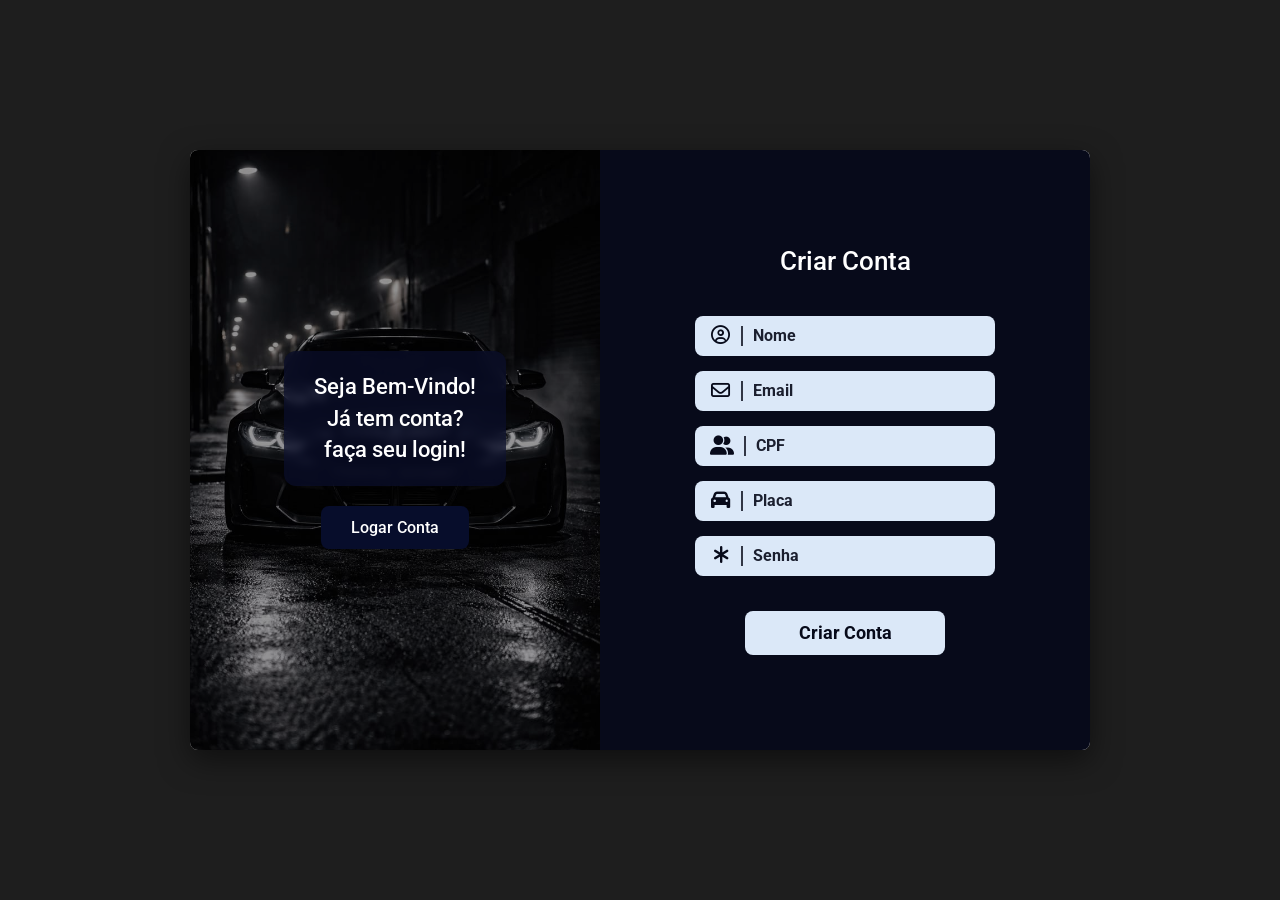
==== frontend/Page/cadastrarConta.html @ d3957576 "cadastro página cadastro" ====
<!DOCTYPE html>
<html lang="pt-BR">
<head>
    <meta charset="UTF-8">
    <meta name="viewport" content="width=device-width, initial-scale=1.0">
    <title>Tela de Login / Cadastro</title>
    <link href="https://fonts.googleapis.com/css2?family=Roboto:wght@400;500;700&display=swap" rel="stylesheet">
    <link rel="stylesheet" href="https://cdnjs.cloudflare.com/ajax/libs/font-awesome/6.4.0/css/all.min.css">
    
    <style>
        * {
            margin: 0;
            padding: 0;
            box-sizing: border-box;
            font-family: 'Roboto', sans-serif;
        }

        body {
            background-color: #1e1e1e; /* Cor de fundo externa caso a tela seja maior */
            display: flex;
            justify-content: center;
            align-items: center;
            min-height: 100vh;
        }

        .container {
            display: flex;
            width: 100%;
            max-width: 900px;
            height: 600px;
            background-color: #fff;
            box-shadow: 0 10px 30px rgba(0,0,0,0.5);
            border-radius: 8px; /* Opcional, para deixar as bordas arredondadas */
            overflow: hidden;
        }

        /* --- LADO ESQUERDO (IMAGEM E LOGIN) --- */
        .left-panel {
            flex: 1;
            background-image: url('/Img/image.png'); /* Imagem de placeholder */
            background-size: cover;
            background-position: center;
            display: flex;
            flex-direction: column;
            justify-content: center;
            align-items: center;
            position: relative;
        }

        /* Sobreposição escura na imagem para dar contraste */
        .left-panel::before {
            content: '';
            position: absolute;
            top: 0; left: 0; right: 0; bottom: 0;
            background: rgba(0, 0, 0, 0.4);
            z-index: 1;
        }

        .welcome-box {
            background-color: rgba(10, 15, 45, 0.7); /* Azul escuro translúcido */
            backdrop-filter: blur(4px);
            padding: 20px 30px;
            border-radius: 12px;
            text-align: center;
            color: #ffffff;
            z-index: 2;
            margin-bottom: 20px;
        }

        .welcome-box h2 {
            font-size: 1.4rem;
            font-weight: 500;
            line-height: 1.4;
        }

        .login-btn {
            background-color: #070d2b;
            color: #ffffff;
            border: none;
            padding: 12px 30px;
            font-size: 1rem;
            font-weight: 500;
            border-radius: 8px;
            cursor: pointer;
            z-index: 2;
            transition: background 0.3s ease;
        }

        .login-btn:hover {
            background-color: #0a1440;
        }

        /* --- LADO DIREITO (FORMULÁRIO) --- */
        .right-panel {
            flex: 1;
            background-color: #070a1a; /* Azul bem escuro */
            display: flex;
            flex-direction: column;
            justify-content: center;
            align-items: center;
            padding: 40px;
        }

        .right-panel h1 {
            color: #ffffff;
            font-size: 1.6rem;
            margin-bottom: 40px;
            font-weight: 500;
        }

        .form-container {
            width: 100%;
            max-width: 300px;
            display: flex;
            flex-direction: column;
            gap: 15px;
        }

        .input-group {
            display: flex;
            align-items: center;
            background-color: #dbe8f8; /* Azul claro */
            border-radius: 8px;
            padding: 10px 15px;
        }

        .input-group i {
            color: #070a1a;
            font-size: 1.2rem;
            width: 25px; /* Para alinhar os ícones */
            text-align: center;
        }

        .divider {
            width: 2px;
            height: 20px;
            background-color: #070a1a;
            margin: 0 10px;
            opacity: 0.8;
        }

        .input-group input {
            border: none;
            background: transparent;
            outline: none;
            width: 100%;
            color: #070a1a;
            font-size: 1rem;
            font-weight: 700; /* Texto digitado mais forte */
        }

        .input-group input::placeholder {
            color: #070a1a;
            font-weight: 700;
            opacity: 0.9;
        }

        .submit-btn {
            background-color: #dbe8f8; /* Mesmo azul claro dos inputs */
            color: #070a1a;
            border: none;
            padding: 12px;
            font-size: 1.1rem;
            font-weight: 700;
            border-radius: 8px;
            cursor: pointer;
            margin-top: 20px;
            transition: opacity 0.3s ease;
            width: 200px;
            align-self: center;
        }

        .submit-btn:hover {
            opacity: 0.9;
        }

        /* --- RESPONSIVIDADE --- */
        @media (max-width: 768px) {
            .container {
                flex-direction: column;
                height: auto;
                max-width: 100%;
                border-radius: 0;
            }
            .left-panel, .right-panel {
                padding: 40px 20px;
                min-height: 400px;
            }
        }
    </style>
</head>
<body>

    <div class="container">
        <div class="left-panel">
            <div class="welcome-box">
                <h2>Seja Bem-Vindo!<br>Já tem conta?<br>faça seu login!</h2>
            </div>
            <button class="login-btn">Logar Conta</button>
        </div>

        <div class="right-panel">
            <h1>Criar Conta</h1>
            
            <form class="form-container">
                <div class="input-group">
                    <i class="fa-regular fa-user-circle"></i>
                    <div class="divider"></div>
                    <input type="text" placeholder="Nome">
                </div>

                <div class="input-group">
                    <i class="fa-regular fa-envelope"></i>
                    <div class="divider"></div>
                    <input type="email" placeholder="Email">
                </div>

                <div class="input-group">
                    <i class="fa-solid fa-user-group"></i>
                    <div class="divider"></div>
                    <input type="text" placeholder="CPF">
                </div>

                <div class="input-group">
                    <i class="fa-solid fa-car"></i>
                    <div class="divider"></div>
                    <input type="text" placeholder="Placa">
                </div>

                <div class="input-group">
                    <i class="fa-solid fa-asterisk"></i>
                    <div class="divider"></div>
                    <input type="password" placeholder="Senha">
                </div>

                <button type="submit" class="submit-btn">Criar Conta</button>
            </form>
        </div>
    </div>

</body>
</html>
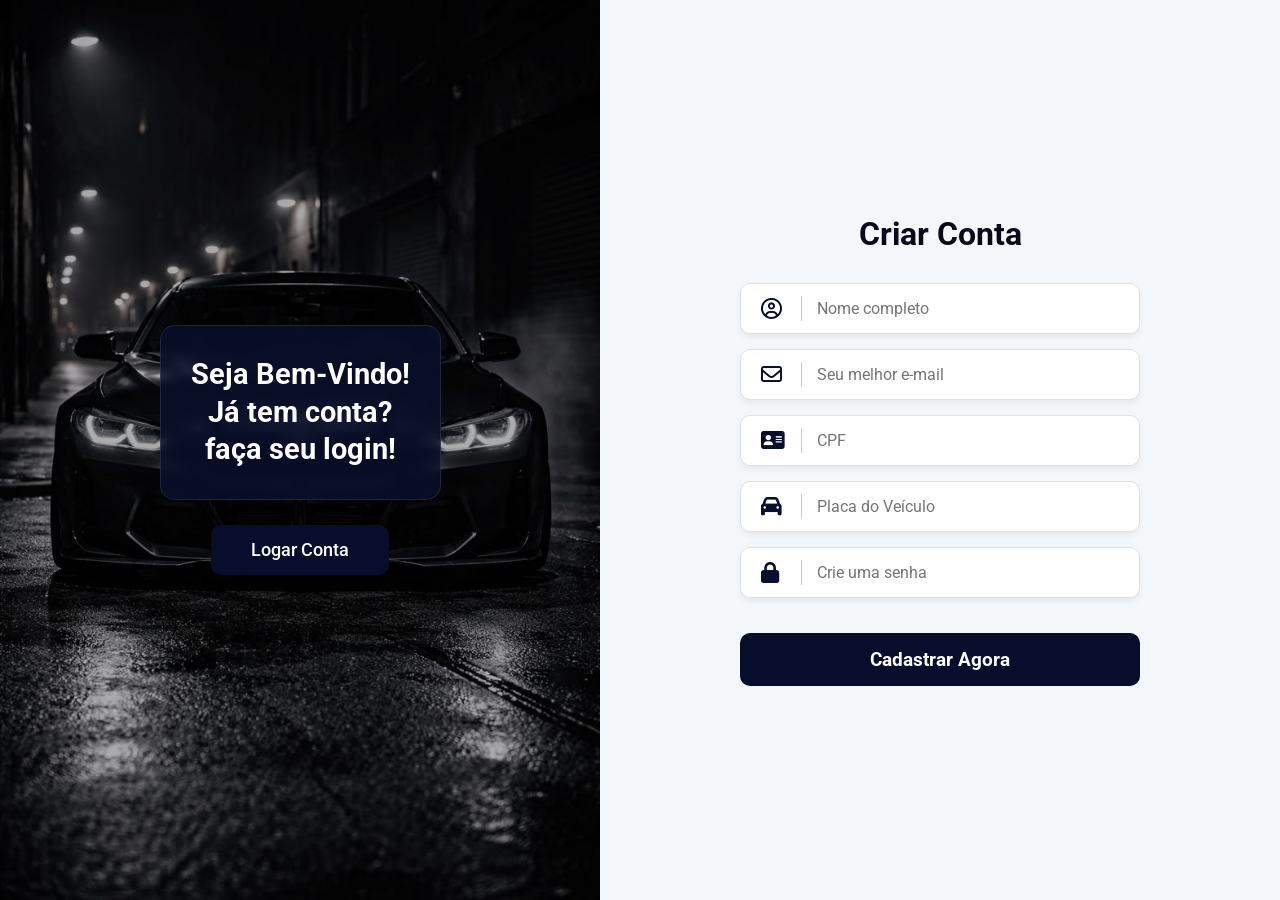
==== commit 3882fd41: "cadastro atualizado" ====
--- a/frontend/Page/cadastrarConta.html
+++ b/frontend/Page/cadastrarConta.html
@@ -3,7 +3,7 @@
 <head>
     <meta charset="UTF-8">
     <meta name="viewport" content="width=device-width, initial-scale=1.0">
-    <title>Tela de Login / Cadastro</title>
+    <title>Cadastro Full Screen</title>
     <link href="https://fonts.googleapis.com/css2?family=Roboto:wght@400;500;700&display=swap" rel="stylesheet">
     <link rel="stylesheet" href="https://cdnjs.cloudflare.com/ajax/libs/font-awesome/6.4.0/css/all.min.css">
     
@@ -15,29 +15,23 @@
             font-family: 'Roboto', sans-serif;
         }
 
-        body {
-            background-color: #1e1e1e; /* Cor de fundo externa caso a tela seja maior */
-            display: flex;
-            justify-content: center;
-            align-items: center;
-            min-height: 100vh;
-        }
-
-        .container {
-            display: flex;
-            width: 100%;
-            max-width: 900px;
-            height: 600px;
-            background-color: #fff;
-            box-shadow: 0 10px 30px rgba(0,0,0,0.5);
-            border-radius: 8px; /* Opcional, para deixar as bordas arredondadas */
+        /* Faz o body ocupar 100% da tela sem scroll */
+        body, html {
+            height: 100%;
+            width: 100%;
             overflow: hidden;
         }
 
-        /* --- LADO ESQUERDO (IMAGEM E LOGIN) --- */
+        .main-container {
+            display: flex;
+            width: 100vw;
+            height: 100vh;
+        }
+
+        /* --- LADO ESQUERDO (IMAGEM) --- */
         .left-panel {
             flex: 1;
-            background-image: url('/Img/image.png'); /* Imagem de placeholder */
+            background-image: url('/Img/image.png');
             background-size: cover;
             background-position: center;
             display: flex;
@@ -47,53 +41,52 @@
             position: relative;
         }
 
-        /* Sobreposição escura na imagem para dar contraste */
         .left-panel::before {
             content: '';
             position: absolute;
             top: 0; left: 0; right: 0; bottom: 0;
-            background: rgba(0, 0, 0, 0.4);
+            background: rgba(0, 0, 0, 0.3); /* Escurece levemente a foto */
             z-index: 1;
         }
 
         .welcome-box {
-            background-color: rgba(10, 15, 45, 0.7); /* Azul escuro translúcido */
-            backdrop-filter: blur(4px);
-            padding: 20px 30px;
-            border-radius: 12px;
+            background-color: rgba(10, 15, 45, 0.8);
+            backdrop-filter: blur(5px);
+            padding: 30px;
+            border-radius: 15px;
             text-align: center;
             color: #ffffff;
             z-index: 2;
-            margin-bottom: 20px;
+            margin-bottom: 25px;
+            border: 1px solid rgba(255,255,255,0.1);
         }
 
         .welcome-box h2 {
-            font-size: 1.4rem;
-            font-weight: 500;
-            line-height: 1.4;
+            font-size: 1.8rem;
+            line-height: 1.3;
         }
 
         .login-btn {
             background-color: #070d2b;
             color: #ffffff;
             border: none;
-            padding: 12px 30px;
-            font-size: 1rem;
+            padding: 15px 40px;
+            font-size: 1.1rem;
             font-weight: 500;
-            border-radius: 8px;
+            border-radius: 10px;
             cursor: pointer;
             z-index: 2;
-            transition: background 0.3s ease;
+            transition: transform 0.2s;
         }
 
         .login-btn:hover {
-            background-color: #0a1440;
-        }
-
-        /* --- LADO DIREITO (FORMULÁRIO) --- */
+            transform: scale(1.05);
+        }
+
+        /* --- LADO DIREITO (CADASTRO CLARO) --- */
         .right-panel {
             flex: 1;
-            background-color: #070a1a; /* Azul bem escuro */
+            background-color: #f4f7fa; /* Fundo claro em vez de preto */
             display: flex;
             flex-direction: column;
             justify-content: center;
@@ -102,15 +95,14 @@
         }
 
         .right-panel h1 {
-            color: #ffffff;
-            font-size: 1.6rem;
-            margin-bottom: 40px;
-            font-weight: 500;
+            color: #070a1a; /* Texto escuro para contrastar */
+            font-size: 2rem;
+            margin-bottom: 30px;
         }
 
         .form-container {
             width: 100%;
-            max-width: 300px;
+            max-width: 400px; /* Um pouco mais largo para telas grandes */
             display: flex;
             flex-direction: column;
             gap: 15px;
@@ -119,24 +111,24 @@
         .input-group {
             display: flex;
             align-items: center;
-            background-color: #dbe8f8; /* Azul claro */
-            border-radius: 8px;
-            padding: 10px 15px;
+            background-color: #ffffff; /* Input branco */
+            border-radius: 10px;
+            padding: 12px 20px;
+            box-shadow: 0 4px 6px rgba(0,0,0,0.05); /* Sombra leve */
+            border: 1px solid #e0e0e0;
         }
 
         .input-group i {
-            color: #070a1a;
-            font-size: 1.2rem;
-            width: 25px; /* Para alinhar os ícones */
-            text-align: center;
+            color: #070d2b;
+            font-size: 1.3rem;
+            width: 30px;
         }
 
         .divider {
-            width: 2px;
-            height: 20px;
-            background-color: #070a1a;
-            margin: 0 10px;
-            opacity: 0.8;
+            width: 1px;
+            height: 25px;
+            background-color: #ccc;
+            margin: 0 15px;
         }
 
         .input-group input {
@@ -144,54 +136,48 @@
             background: transparent;
             outline: none;
             width: 100%;
-            color: #070a1a;
+            color: #333;
             font-size: 1rem;
-            font-weight: 700; /* Texto digitado mais forte */
-        }
-
-        .input-group input::placeholder {
-            color: #070a1a;
+        }
+
+        .submit-btn {
+            background-color: #070d2b; /* Botão escuro para destaque */
+            color: #ffffff;
+            border: none;
+            padding: 15px;
+            font-size: 1.2rem;
             font-weight: 700;
-            opacity: 0.9;
-        }
-
-        .submit-btn {
-            background-color: #dbe8f8; /* Mesmo azul claro dos inputs */
-            color: #070a1a;
-            border: none;
-            padding: 12px;
-            font-size: 1.1rem;
-            font-weight: 700;
-            border-radius: 8px;
+            border-radius: 10px;
             cursor: pointer;
             margin-top: 20px;
-            transition: opacity 0.3s ease;
-            width: 200px;
-            align-self: center;
+            width: 100%;
+            transition: background 0.3s;
         }
 
         .submit-btn:hover {
-            opacity: 0.9;
-        }
-
-        /* --- RESPONSIVIDADE --- */
-        @media (max-width: 768px) {
-            .container {
+            background-color: #1a2a6c;
+        }
+
+        /* Ajuste para celulares */
+        @media (max-width: 800px) {
+            .main-container {
                 flex-direction: column;
+                overflow-y: auto;
+            }
+            .left-panel {
+                height: 40vh;
+                min-height: 300px;
+            }
+            .right-panel {
                 height: auto;
-                max-width: 100%;
-                border-radius: 0;
-            }
-            .left-panel, .right-panel {
                 padding: 40px 20px;
-                min-height: 400px;
             }
         }
     </style>
 </head>
 <body>
 
-    <div class="container">
+    <div class="main-container">
         <div class="left-panel">
             <div class="welcome-box">
                 <h2>Seja Bem-Vindo!<br>Já tem conta?<br>faça seu login!</h2>
@@ -206,17 +192,17 @@
                 <div class="input-group">
                     <i class="fa-regular fa-user-circle"></i>
                     <div class="divider"></div>
-                    <input type="text" placeholder="Nome">
+                    <input type="text" placeholder="Nome completo">
                 </div>
 
                 <div class="input-group">
                     <i class="fa-regular fa-envelope"></i>
                     <div class="divider"></div>
-                    <input type="email" placeholder="Email">
-                </div>
-
-                <div class="input-group">
-                    <i class="fa-solid fa-user-group"></i>
+                    <input type="email" placeholder="Seu melhor e-mail">
+                </div>
+
+                <div class="input-group">
+                    <i class="fa-solid fa-address-card"></i>
                     <div class="divider"></div>
                     <input type="text" placeholder="CPF">
                 </div>
@@ -224,16 +210,16 @@
                 <div class="input-group">
                     <i class="fa-solid fa-car"></i>
                     <div class="divider"></div>
-                    <input type="text" placeholder="Placa">
-                </div>
-
-                <div class="input-group">
-                    <i class="fa-solid fa-asterisk"></i>
-                    <div class="divider"></div>
-                    <input type="password" placeholder="Senha">
-                </div>
-
-                <button type="submit" class="submit-btn">Criar Conta</button>
+                    <input type="text" placeholder="Placa do Veículo">
+                </div>
+
+                <div class="input-group">
+                    <i class="fa-solid fa-lock"></i>
+                    <div class="divider"></div>
+                    <input type="password" placeholder="Crie uma senha">
+                </div>
+
+                <button type="submit" class="submit-btn">Cadastrar Agora</button>
             </form>
         </div>
     </div>
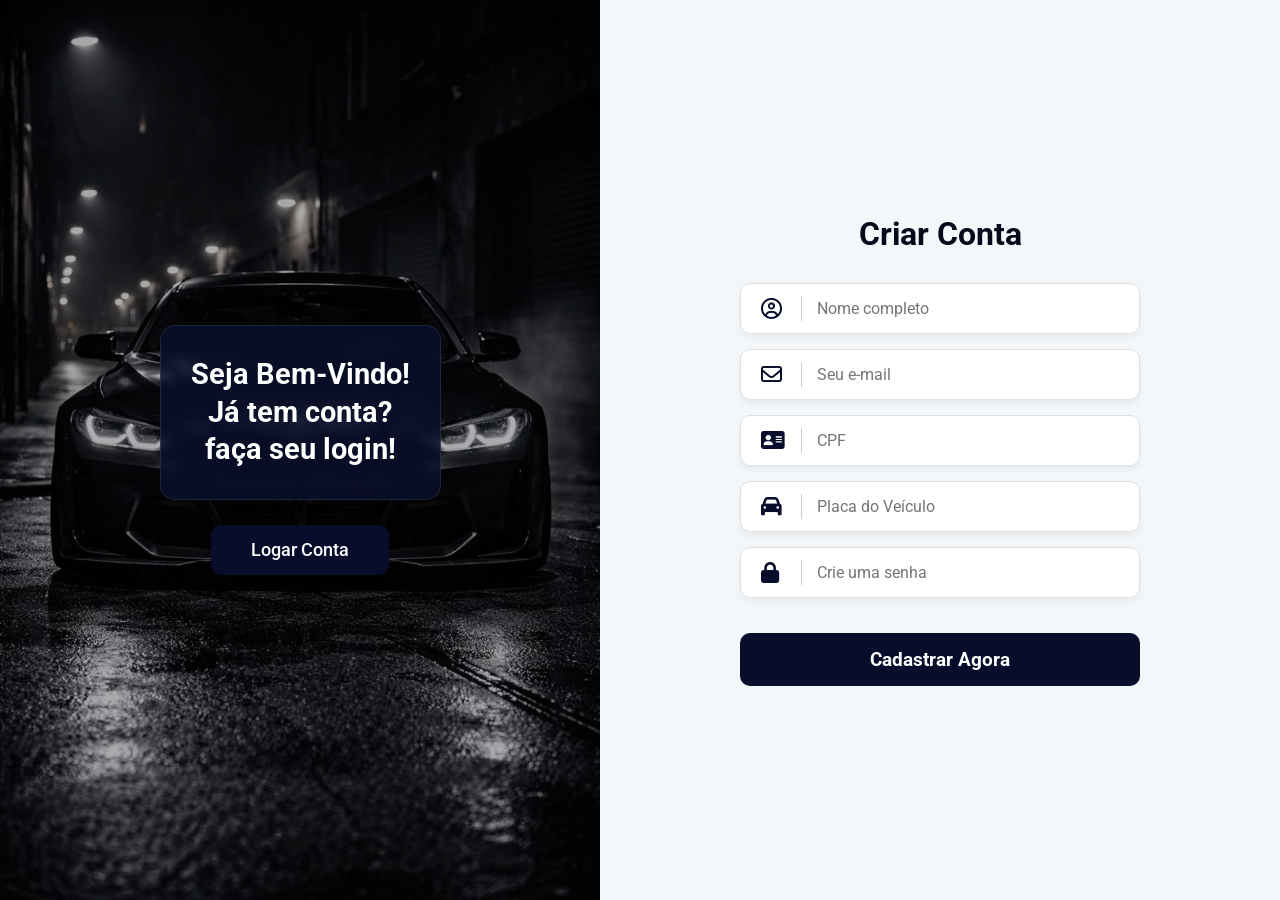
==== commit b98cb120: "." ====
--- a/frontend/Page/cadastrarConta.html
+++ b/frontend/Page/cadastrarConta.html
@@ -3,7 +3,7 @@
 <head>
     <meta charset="UTF-8">
     <meta name="viewport" content="width=device-width, initial-scale=1.0">
-    <title>Cadastro Full Screen</title>
+    <title>Cadastro </title>
     <link href="https://fonts.googleapis.com/css2?family=Roboto:wght@400;500;700&display=swap" rel="stylesheet">
     <link rel="stylesheet" href="https://cdnjs.cloudflare.com/ajax/libs/font-awesome/6.4.0/css/all.min.css">
     
@@ -198,7 +198,7 @@
                 <div class="input-group">
                     <i class="fa-regular fa-envelope"></i>
                     <div class="divider"></div>
-                    <input type="email" placeholder="Seu melhor e-mail">
+                    <input type="email" placeholder="Seu e-mail">
                 </div>
 
                 <div class="input-group">
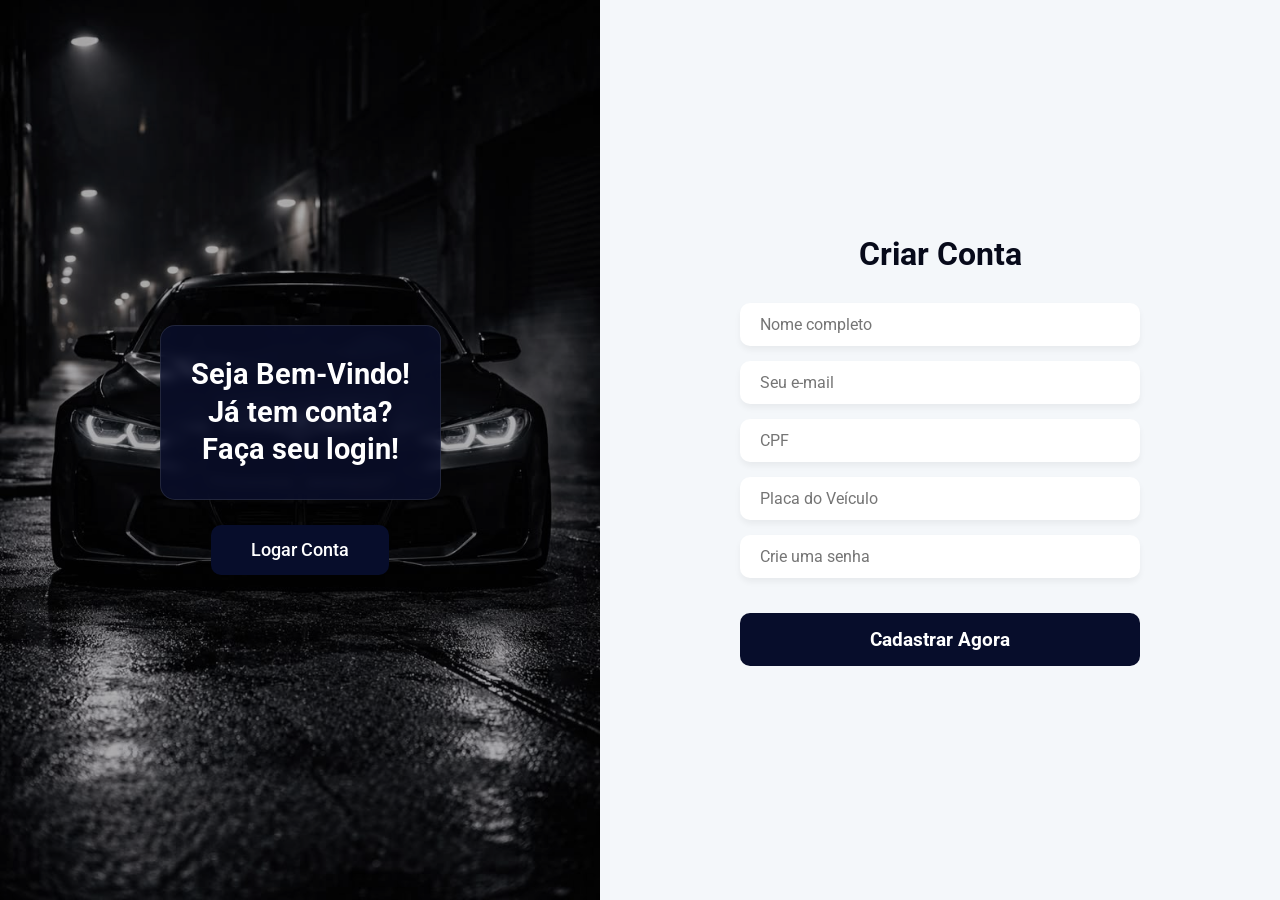
==== commit d981339c: "mudei" ====
--- a/frontend/Page/cadastrarConta.html
+++ b/frontend/Page/cadastrarConta.html
@@ -3,226 +3,53 @@
 <head>
     <meta charset="UTF-8">
     <meta name="viewport" content="width=device-width, initial-scale=1.0">
-    <title>Cadastro </title>
+    <title>Cadastro</title>
+
     <link href="https://fonts.googleapis.com/css2?family=Roboto:wght@400;500;700&display=swap" rel="stylesheet">
     <link rel="stylesheet" href="https://cdnjs.cloudflare.com/ajax/libs/font-awesome/6.4.0/css/all.min.css">
-    
-    <style>
-        * {
-            margin: 0;
-            padding: 0;
-            box-sizing: border-box;
-            font-family: 'Roboto', sans-serif;
-        }
-
-        /* Faz o body ocupar 100% da tela sem scroll */
-        body, html {
-            height: 100%;
-            width: 100%;
-            overflow: hidden;
-        }
-
-        .main-container {
-            display: flex;
-            width: 100vw;
-            height: 100vh;
-        }
-
-        /* --- LADO ESQUERDO (IMAGEM) --- */
-        .left-panel {
-            flex: 1;
-            background-image: url('/Img/image.png');
-            background-size: cover;
-            background-position: center;
-            display: flex;
-            flex-direction: column;
-            justify-content: center;
-            align-items: center;
-            position: relative;
-        }
-
-        .left-panel::before {
-            content: '';
-            position: absolute;
-            top: 0; left: 0; right: 0; bottom: 0;
-            background: rgba(0, 0, 0, 0.3); /* Escurece levemente a foto */
-            z-index: 1;
-        }
-
-        .welcome-box {
-            background-color: rgba(10, 15, 45, 0.8);
-            backdrop-filter: blur(5px);
-            padding: 30px;
-            border-radius: 15px;
-            text-align: center;
-            color: #ffffff;
-            z-index: 2;
-            margin-bottom: 25px;
-            border: 1px solid rgba(255,255,255,0.1);
-        }
-
-        .welcome-box h2 {
-            font-size: 1.8rem;
-            line-height: 1.3;
-        }
-
-        .login-btn {
-            background-color: #070d2b;
-            color: #ffffff;
-            border: none;
-            padding: 15px 40px;
-            font-size: 1.1rem;
-            font-weight: 500;
-            border-radius: 10px;
-            cursor: pointer;
-            z-index: 2;
-            transition: transform 0.2s;
-        }
-
-        .login-btn:hover {
-            transform: scale(1.05);
-        }
-
-        /* --- LADO DIREITO (CADASTRO CLARO) --- */
-        .right-panel {
-            flex: 1;
-            background-color: #f4f7fa; /* Fundo claro em vez de preto */
-            display: flex;
-            flex-direction: column;
-            justify-content: center;
-            align-items: center;
-            padding: 40px;
-        }
-
-        .right-panel h1 {
-            color: #070a1a; /* Texto escuro para contrastar */
-            font-size: 2rem;
-            margin-bottom: 30px;
-        }
-
-        .form-container {
-            width: 100%;
-            max-width: 400px; /* Um pouco mais largo para telas grandes */
-            display: flex;
-            flex-direction: column;
-            gap: 15px;
-        }
-
-        .input-group {
-            display: flex;
-            align-items: center;
-            background-color: #ffffff; /* Input branco */
-            border-radius: 10px;
-            padding: 12px 20px;
-            box-shadow: 0 4px 6px rgba(0,0,0,0.05); /* Sombra leve */
-            border: 1px solid #e0e0e0;
-        }
-
-        .input-group i {
-            color: #070d2b;
-            font-size: 1.3rem;
-            width: 30px;
-        }
-
-        .divider {
-            width: 1px;
-            height: 25px;
-            background-color: #ccc;
-            margin: 0 15px;
-        }
-
-        .input-group input {
-            border: none;
-            background: transparent;
-            outline: none;
-            width: 100%;
-            color: #333;
-            font-size: 1rem;
-        }
-
-        .submit-btn {
-            background-color: #070d2b; /* Botão escuro para destaque */
-            color: #ffffff;
-            border: none;
-            padding: 15px;
-            font-size: 1.2rem;
-            font-weight: 700;
-            border-radius: 10px;
-            cursor: pointer;
-            margin-top: 20px;
-            width: 100%;
-            transition: background 0.3s;
-        }
-
-        .submit-btn:hover {
-            background-color: #1a2a6c;
-        }
-
-        /* Ajuste para celulares */
-        @media (max-width: 800px) {
-            .main-container {
-                flex-direction: column;
-                overflow-y: auto;
-            }
-            .left-panel {
-                height: 40vh;
-                min-height: 300px;
-            }
-            .right-panel {
-                height: auto;
-                padding: 40px 20px;
-            }
-        }
-    </style>
+    <link rel="stylesheet" href="cadastro.css">
 </head>
 <body>
 
-    <div class="main-container">
-        <div class="left-panel">
-            <div class="welcome-box">
-                <h2>Seja Bem-Vindo!<br>Já tem conta?<br>faça seu login!</h2>
-            </div>
-            <button class="login-btn">Logar Conta</button>
+<div class="main-container">
+    <div class="left-panel">
+        <div class="welcome-box">
+            <h2>Seja Bem-Vindo!<br>Já tem conta?<br>Faça seu login!</h2>
         </div>
 
-        <div class="right-panel">
-            <h1>Criar Conta</h1>
-            
-            <form class="form-container">
-                <div class="input-group">
-                    <i class="fa-regular fa-user-circle"></i>
-                    <div class="divider"></div>
-                    <input type="text" placeholder="Nome completo">
-                </div>
-
-                <div class="input-group">
-                    <i class="fa-regular fa-envelope"></i>
-                    <div class="divider"></div>
-                    <input type="email" placeholder="Seu e-mail">
-                </div>
-
-                <div class="input-group">
-                    <i class="fa-solid fa-address-card"></i>
-                    <div class="divider"></div>
-                    <input type="text" placeholder="CPF">
-                </div>
-
-                <div class="input-group">
-                    <i class="fa-solid fa-car"></i>
-                    <div class="divider"></div>
-                    <input type="text" placeholder="Placa do Veículo">
-                </div>
-
-                <div class="input-group">
-                    <i class="fa-solid fa-lock"></i>
-                    <div class="divider"></div>
-                    <input type="password" placeholder="Crie uma senha">
-                </div>
-
-                <button type="submit" class="submit-btn">Cadastrar Agora</button>
-            </form>
-        </div>
+        <button class="login-btn" onclick="irLogin()">Logar Conta</button>
     </div>
 
+    <div class="right-panel">
+        <h1>Criar Conta</h1>
+
+        <form class="form-container" onsubmit="return cadastrar()">
+            
+            <div class="input-group">
+                <input type="text" id="nome" placeholder="Nome completo" required>
+            </div>
+
+            <div class="input-group">
+                <input type="email" id="email" placeholder="Seu e-mail" required>
+            </div>
+
+            <div class="input-group">
+                <input type="text" id="cpfCadastro" placeholder="CPF" required>
+            </div>
+
+            <div class="input-group">
+                <input type="text" id="placaCadastro" placeholder="Placa do Veículo" required>
+            </div>
+
+            <div class="input-group">
+                <input type="password" id="senhaCadastro" placeholder="Crie uma senha" required>
+            </div>
+
+            <button type="submit" class="submit-btn">Cadastrar Agora</button>
+        </form>
+    </div>
+</div>
+
+<script src="script.js"></script>
 </body>
 </html>
--- a/frontend/Page/cadastro.css
+++ b/frontend/Page/cadastro.css
@@ -0,0 +1,161 @@
+ * {
+            margin: 0;
+            padding: 0;
+            box-sizing: border-box;
+            font-family: 'Roboto', sans-serif;
+        }
+
+         body, html {
+            height: 100%;
+            width: 100%;
+            overflow: hidden;
+        }
+
+        .main-container {
+            display: flex;
+            width: 100vw;
+            height: 100vh;
+        }
+
+       
+        .left-panel {
+            flex: 1;
+            background-image: url('/Img/image.png');
+            background-size: cover;
+            background-position: center;
+            display: flex;
+            flex-direction: column;
+            justify-content: center;
+            align-items: center;
+            position: relative;
+        }
+
+        .left-panel::before {
+            content: '';
+            position: absolute;
+            top: 0; left: 0; right: 0; bottom: 0;
+            background: rgba(0, 0, 0, 0.3); 
+            z-index: 1;
+        }
+
+        .welcome-box {
+            background-color: rgba(10, 15, 45, 0.8);
+            backdrop-filter: blur(5px);
+            padding: 30px;
+            border-radius: 15px;
+            text-align: center;
+            color: #ffffff;
+            z-index: 2;
+            margin-bottom: 25px;
+            border: 1px solid rgba(255,255,255,0.1);
+        }
+
+        .welcome-box h2 {
+            font-size: 1.8rem;
+            line-height: 1.3;
+        }
+
+        .login-btn {
+            background-color: #070d2b;
+            color: #ffffff;
+            border: none;
+            padding: 15px 40px;
+            font-size: 1.1rem;
+            font-weight: 500;
+            border-radius: 10px;
+            cursor: pointer;
+            z-index: 2;
+            transition: transform 0.2s;
+        }
+
+        .login-btn:hover {
+            transform: scale(1.05);
+        }
+
+        .right-panel {
+            flex: 1;
+            background-color: #f4f7fa; 
+            display: flex;
+            flex-direction: column;
+            justify-content: center;
+            align-items: center;
+            padding: 40px;
+        }
+
+        .right-panel h1 {
+            color: #070a1a; 
+            font-size: 2rem;
+            margin-bottom: 30px;
+        }
+
+        .form-container {
+            width: 100%;
+            max-width: 400px; 
+            display: flex;
+            flex-direction: column;
+            gap: 15px;
+        }
+
+        .input-group {
+            display: flex;
+            align-items: center;
+            background-color: #ffffff;
+            border-radius: 10px;
+            padding: 12px 20px;
+            box-shadow: 0 4px 6px rgba(0,0,0,0.05); 
+        }
+
+        .input-group i {
+            color: #070d2b;
+            font-size: 1.3rem;
+            width: 30px;
+        }
+
+        .divider {
+            width: 1px;
+            height: 25px;
+            background-color: #ccc;
+            margin: 0 15px;
+        }
+
+        .input-group input {
+            border: none;
+            background: transparent;
+            outline: none;
+            width: 100%;
+            color: #333;
+            font-size: 1rem;
+        }
+
+        .submit-btn {
+            background-color: #070d2b;
+            color: #ffffff;
+            border: none;
+            padding: 15px;
+            font-size: 1.2rem;
+            font-weight: 700;
+            border-radius: 10px;
+            cursor: pointer;
+            margin-top: 20px;
+            width: 100%;
+            transition: background 0.3s;
+        }
+
+        .submit-btn:hover {
+            background-color: #1a2a6c;
+        }
+
+        
+        @media (max-width: 800px) {
+            .main-container {
+                flex-direction: column;
+                overflow-y: auto;
+            }
+            .left-panel {
+                height: 40vh;
+                min-height: 300px;
+            }
+            .right-panel {
+                height: auto;
+                padding: 40px 20px;
+            }}
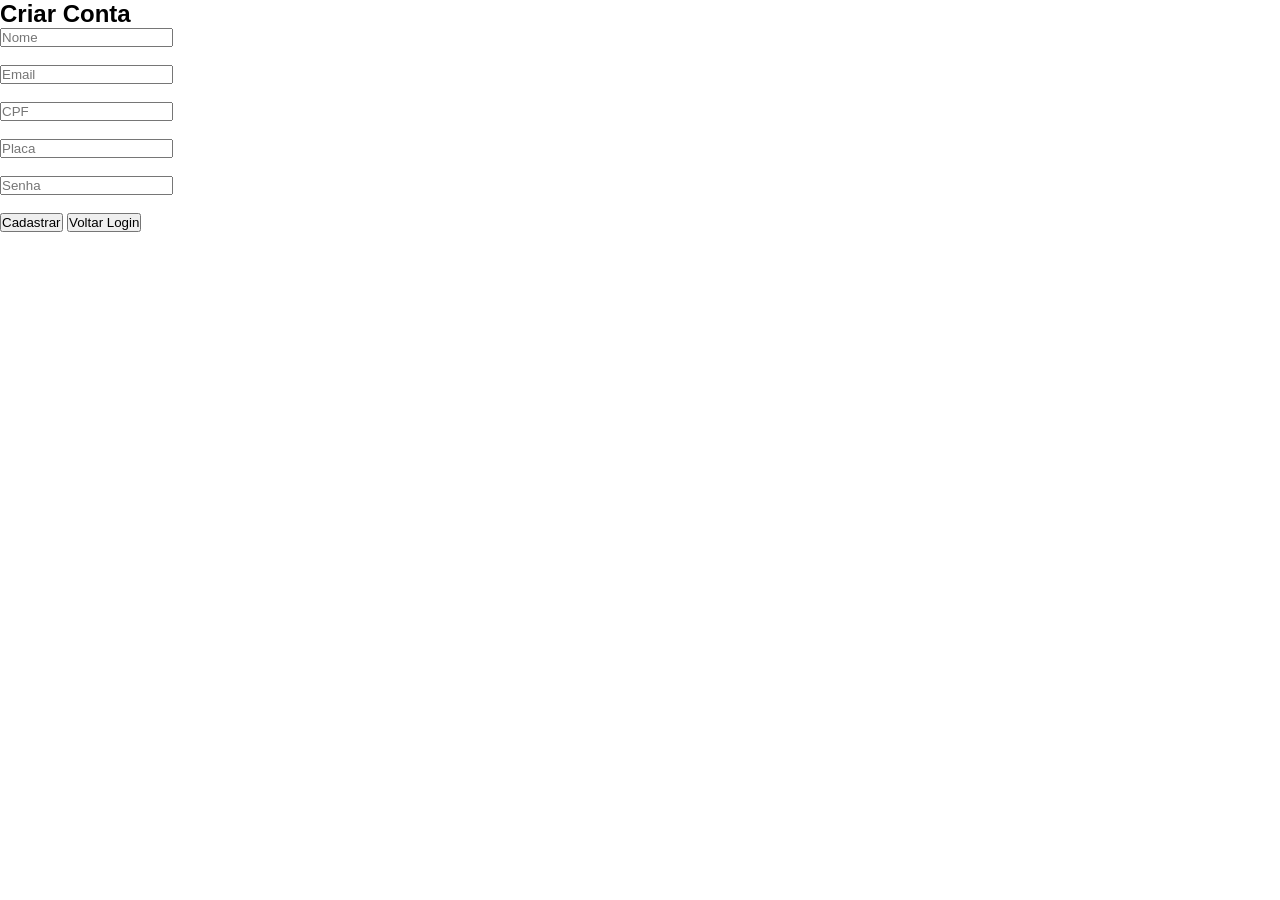
==== commit c1c5677a: "mudei" ====
--- a/frontend/Page/cadastrarConta.html
+++ b/frontend/Page/cadastrarConta.html
@@ -1,55 +1,26 @@
 <!DOCTYPE html>
 <html lang="pt-BR">
 <head>
-    <meta charset="UTF-8">
-    <meta name="viewport" content="width=device-width, initial-scale=1.0">
-    <title>Cadastro</title>
+<meta charset="UTF-8">
+<meta name="viewport" content="width=device-width, initial-scale=1.0">
+<title>Cadastro</title>
+<link rel="stylesheet" href="cadastro.css">
 
-    <link href="https://fonts.googleapis.com/css2?family=Roboto:wght@400;500;700&display=swap" rel="stylesheet">
-    <link rel="stylesheet" href="https://cdnjs.cloudflare.com/ajax/libs/font-awesome/6.4.0/css/all.min.css">
-    <link rel="stylesheet" href="cadastro.css">
 </head>
+
 <body>
 
-<div class="main-container">
-    <div class="left-panel">
-        <div class="welcome-box">
-            <h2>Seja Bem-Vindo!<br>Já tem conta?<br>Faça seu login!</h2>
-        </div>
+<h2>Criar Conta</h2>
 
-        <button class="login-btn" onclick="irLogin()">Logar Conta</button>
-    </div>
+<input type="text" id="nome" placeholder="Nome"><br><br>
+<input type="email" id="email" placeholder="Email"><br><br>
+<input type="text" id="cpfCadastro" placeholder="CPF"><br><br>
+<input type="text" id="placaCadastro" placeholder="Placa"><br><br>
+<input type="password" id="senhaCadastro" placeholder="Senha"><br><br>
 
-    <div class="right-panel">
-        <h1>Criar Conta</h1>
+<button onclick="cadastrar()">Cadastrar</button>
+<button onclick="voltarLogin()">Voltar Login</button>
 
-        <form class="form-container" onsubmit="return cadastrar()">
-            
-            <div class="input-group">
-                <input type="text" id="nome" placeholder="Nome completo" required>
-            </div>
-
-            <div class="input-group">
-                <input type="email" id="email" placeholder="Seu e-mail" required>
-            </div>
-
-            <div class="input-group">
-                <input type="text" id="cpfCadastro" placeholder="CPF" required>
-            </div>
-
-            <div class="input-group">
-                <input type="text" id="placaCadastro" placeholder="Placa do Veículo" required>
-            </div>
-
-            <div class="input-group">
-                <input type="password" id="senhaCadastro" placeholder="Crie uma senha" required>
-            </div>
-
-            <button type="submit" class="submit-btn">Cadastrar Agora</button>
-        </form>
-    </div>
-</div>
-
-<script src="script.js"></script>
+<script src="cadastro.js"></script>
 </body>
 </html>
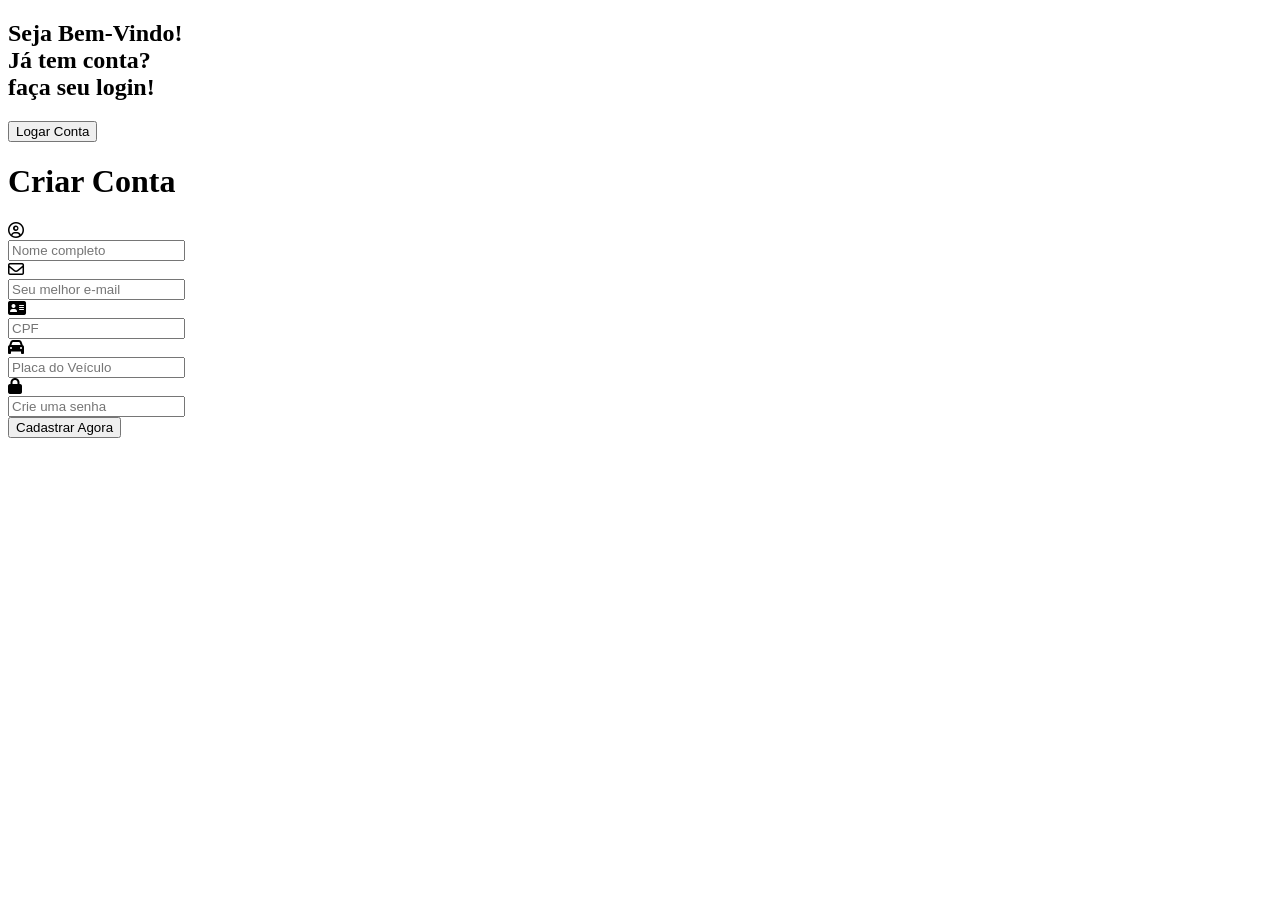
==== commit afaab1f1: "." ====
--- a/frontend/Page/cadastrarConta.html
+++ b/frontend/Page/cadastrarConta.html
@@ -1,26 +1,61 @@
 <!DOCTYPE html>
 <html lang="pt-BR">
 <head>
-<meta charset="UTF-8">
-<meta name="viewport" content="width=device-width, initial-scale=1.0">
-<title>Cadastro</title>
-<link rel="stylesheet" href="cadastro.css">
-
+    <meta charset="UTF-8">
+    <meta name="viewport" content="width=device-width, initial-scale=1.0">
+    <title>Cadastro</title>
+    <link href="https://fonts.googleapis.com/css2?family=Roboto:wght@400;500;700&display=swap" rel="stylesheet">
+    <link rel="stylesheet" href="https://cdnjs.cloudflare.com/ajax/libs/font-awesome/6.4.0/css/all.min.css">
+    
 </head>
-
 <body>
 
-<h2>Criar Conta</h2>
+    <div class="main-container">
+        <div class="left-panel">
+            <div class="welcome-box">
+                <h2>Seja Bem-Vindo!<br>Já tem conta?<br>faça seu login!</h2>
+            </div>
+            <button class="login-btn">Logar Conta</button>
+        </div>
 
-<input type="text" id="nome" placeholder="Nome"><br><br>
-<input type="email" id="email" placeholder="Email"><br><br>
-<input type="text" id="cpfCadastro" placeholder="CPF"><br><br>
-<input type="text" id="placaCadastro" placeholder="Placa"><br><br>
-<input type="password" id="senhaCadastro" placeholder="Senha"><br><br>
+        <div class="right-panel">
+            <h1>Criar Conta</h1>
+            
+            <form class="form-container">
+                <div class="input-group">
+                    <i class="fa-regular fa-user-circle"></i>
+                    <div class="divider"></div>
+                    <input type="text" placeholder="Nome completo">
+                </div>
 
-<button onclick="cadastrar()">Cadastrar</button>
-<button onclick="voltarLogin()">Voltar Login</button>
+                <div class="input-group">
+                    <i class="fa-regular fa-envelope"></i>
+                    <div class="divider"></div>
+                    <input type="email" placeholder="Seu melhor e-mail">
+                </div>
 
-<script src="cadastro.js"></script>
+                <div class="input-group">
+                    <i class="fa-solid fa-address-card"></i>
+                    <div class="divider"></div>
+                    <input type="text" placeholder="CPF">
+                </div>
+
+                <div class="input-group">
+                    <i class="fa-solid fa-car"></i>
+                    <div class="divider"></div>
+                    <input type="text" placeholder="Placa do Veículo">
+                </div>
+
+                <div class="input-group">
+                    <i class="fa-solid fa-lock"></i>
+                    <div class="divider"></div>
+                    <input type="password" placeholder="Crie uma senha">
+                </div>
+
+                <button type="submit" class="submit-btn">Cadastrar Agora</button>
+            </form>
+        </div>
+    </div>
+
 </body>
 </html>
